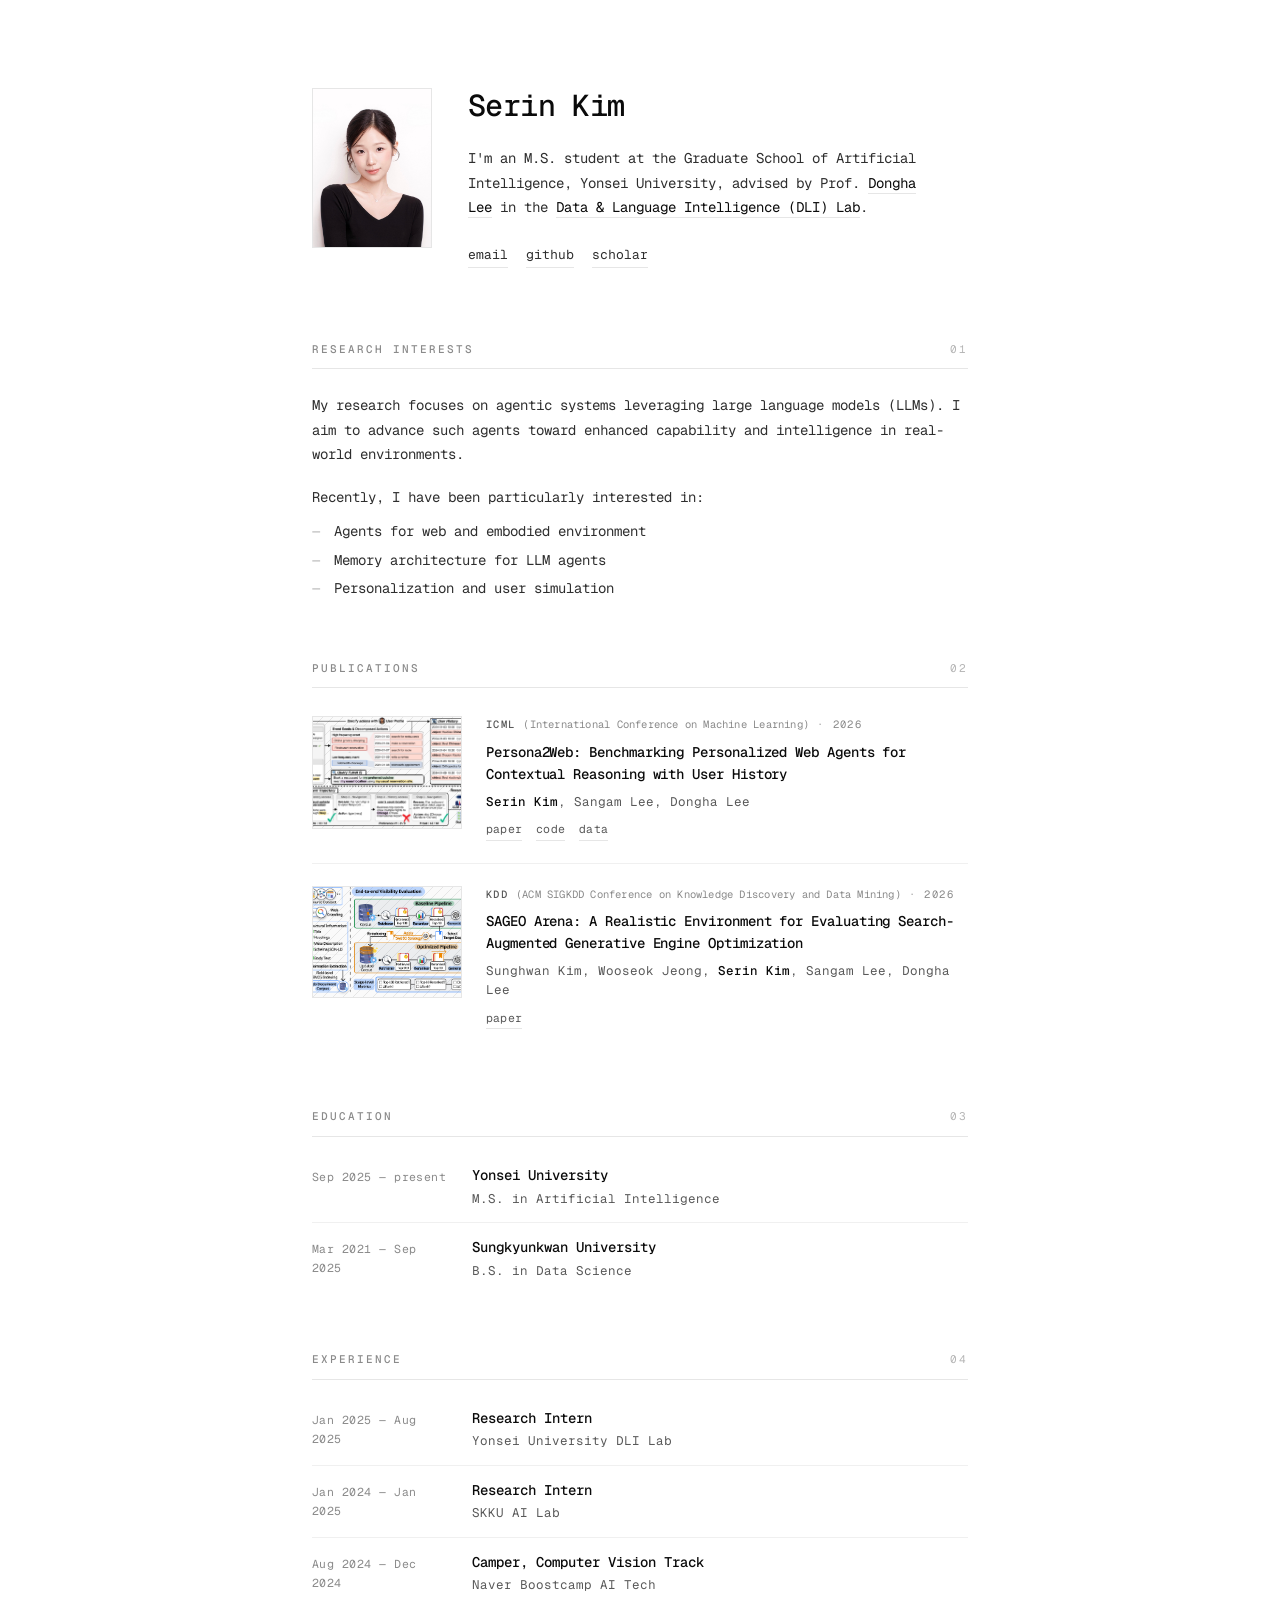
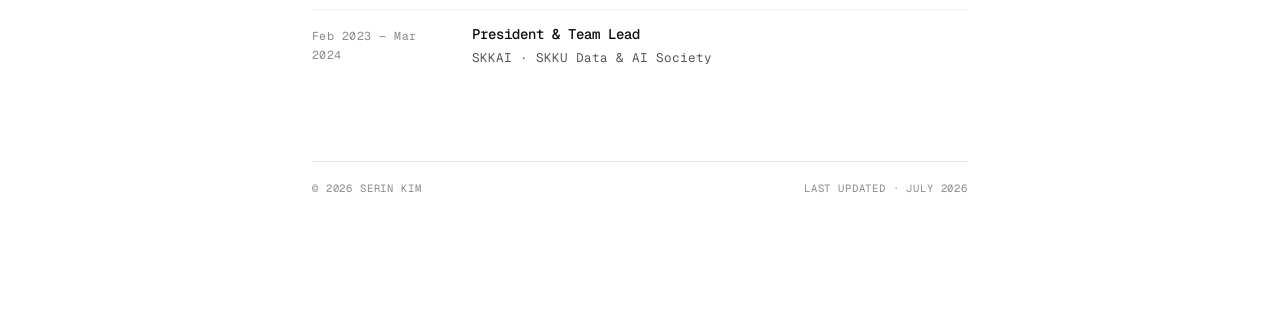
==== index.html @ 3d9c5f88 "Update research interest wording" ====
<!DOCTYPE html>
<html lang="en">
<head>
<meta charset="UTF-8" />
<meta name="viewport" content="width=device-width, initial-scale=1.0" />
<title>Serin Kim — AI Researcher</title>
<meta name="description" content="Personal page of Serin Kim, AI/NLP researcher working on personalized web agents and agent memory." />

<!-- Geist Mono only -->
<link rel="preconnect" href="https://fonts.googleapis.com" />
<link rel="preconnect" href="https://fonts.gstatic.com" crossorigin />
<link href="https://fonts.googleapis.com/css2?family=Geist+Mono:wght@300;400;500;600&display=swap" rel="stylesheet" />

<style>
  :root {
    --bg:        #FFFFFF;
    --ink:       #0A0A0A;
    --ink-2:     #2E2E2E;
    --ink-3:     #595959;
    --ink-4:     #8A8A8A;
    --ink-5:     #B5B5B5;
    --rule:      #E6E6E6;
    --rule-soft: #F0F0F0;
    --placeholder: #FAFAFA;
    --mono:      "Geist Mono", ui-monospace, "SF Mono", Menlo, monospace;
  }

  * { box-sizing: border-box; }
  html { scroll-behavior: smooth; }

  body {
    margin: 0;
    background: var(--bg);
    color: var(--ink);
    font-family: var(--mono);
    font-size: 14px;
    line-height: 1.7;
    font-weight: 400;
    -webkit-font-smoothing: antialiased;
    text-rendering: optimizeLegibility;
  }

  ::selection { background: var(--ink); color: var(--bg); }

  a {
    color: var(--ink);
    text-decoration: none;
    border-bottom: 1px solid var(--ink-5);
    padding-bottom: 1px;
    transition: border-color .15s ease, color .15s ease;
  }
  a:hover { border-bottom-color: var(--ink); }

  .wrap {
    max-width: 720px;
    margin: 0 auto;
    padding: 88px 32px 120px;
  }

  /* ============== HEADER ============== */
  header.hero {
    margin-bottom: 72px;
    display: grid;
    grid-template-columns: 120px 1fr;
    gap: 36px;
    align-items: start;
    animation: fade-up .6s ease both;
  }

  .hero-photo {
    width: 120px;
    height: 160px;
    border: 1px solid var(--rule);
    overflow: hidden;
    background: var(--placeholder);
    /* tiny placeholder pattern so the empty box looks intentional */
    background-image:
      linear-gradient(135deg, transparent 49.5%, var(--rule) 49.5% 50.5%, transparent 50.5%);
    background-size: 12px 12px;
    position: relative;
  }
  .hero-photo img {
    width: 100%;
    height: 100%;
    object-fit: cover;
    display: block;
  }

  h1.name {
    font-family: var(--mono);
    font-weight: 500;
    font-size: 30px;
    letter-spacing: -0.02em;
    line-height: 1.2;
    margin: 0 0 22px;
    color: var(--ink);
  }

  .tagline {
    font-size: 14px;
    line-height: 1.75;
    color: var(--ink-2);
    max-width: 56ch;
    margin: 0;
  }
  .tagline a {
    color: var(--ink);
    border-bottom: 1px solid var(--rule);
  }
  .tagline a:hover {
    border-bottom-color: var(--ink);
  }

  .links {
    margin-top: 24px;
    display: flex;
    flex-wrap: wrap;
    gap: 6px 18px;
    font-size: 13px;
  }
  .links a {
    border-bottom: 1px solid var(--rule);
    color: var(--ink-2);
  }
  .links a:hover { color: var(--ink); border-bottom-color: var(--ink); }

  /* ============== SECTIONS ============== */
  section {
    margin-bottom: 56px;
    animation: fade-up .6s ease both;
  }
  section:nth-of-type(1) { animation-delay: .08s; }
  section:nth-of-type(2) { animation-delay: .16s; }
  section:nth-of-type(3) { animation-delay: .24s; }
  section:nth-of-type(4) { animation-delay: .32s; }

  h2.section-title {
    font-family: var(--mono);
    font-size: 11px;
    font-weight: 500;
    letter-spacing: 0.18em;
    text-transform: uppercase;
    color: var(--ink-4);
    margin: 0 0 24px;
    padding-bottom: 10px;
    border-bottom: 1px solid var(--rule);
    display: flex;
    justify-content: space-between;
    align-items: baseline;
  }
  h2.section-title .num {
    color: var(--ink-5);
    font-weight: 400;
  }

  /* ============== RESEARCH INTERESTS ============== */
  .research-desc {
    font-size: 14px;
    line-height: 1.75;
    color: var(--ink-2);
    margin: 0 0 18px;
    width: 100%;
    max-width: none;
    text-wrap: pretty;
  }
  .research-desc-label {
    font-size: 14px;
    line-height: 1.75;
    color: var(--ink-2);
    margin: 0 0 8px;
  }

  .interest-list {
    list-style: none;
    margin: 0;
    padding: 0;
  }
  .interest-list li {
    font-size: 14px;
    line-height: 1.75;
    color: var(--ink-2);
    padding: 2px 0 2px 22px;
    position: relative;
  }
  .interest-list li::before {
    content: "—";
    position: absolute;
    left: 0;
    color: var(--ink-5);
    font-weight: 400;
  }

  /* ============== PUBLICATIONS ============== */
  .pub-list { list-style: none; margin: 0; padding: 0; }

  .pub {
    padding: 22px 0;
    border-bottom: 1px solid var(--rule-soft);
    display: grid;
    grid-template-columns: 150px 1fr;
    gap: 24px;
    align-items: start;
  }
  .pub:first-child { padding-top: 4px; }
  .pub:last-child { border-bottom: none; }

  .pub-figure {
    display: block;
    width: 150px;
    aspect-ratio: 4 / 3;
    border: 1px solid var(--rule);
    background: var(--placeholder);
    overflow: hidden;
    transition: border-color .2s ease;
    /* placeholder pattern */
    background-image:
      linear-gradient(135deg, transparent 49.5%, var(--rule) 49.5% 50.5%, transparent 50.5%);
    background-size: 10px 10px;
  }
  .pub-figure:hover { border-color: var(--ink-4); }
  .pub-figure img {
    width: 100%;
    height: 100%;
    object-fit: cover;
    display: block;
  }

  .pub-venue-tag {
    font-size: 10.5px;
    font-weight: 500;
    letter-spacing: 0.14em;
    text-transform: uppercase;
    color: var(--ink-3);
    margin: 0 0 8px;
    display: flex;
    align-items: center;
    gap: 8px;
    flex-wrap: wrap;
  }
  .pub-venue-tag .year {
    color: var(--ink-4);
    font-weight: 400;
  }
  .pub-venue-tag .venue-full {
    color: var(--ink-4);
    font-weight: 400;
    text-transform: none;
    letter-spacing: 0.02em;
  }
  .pub-venue-tag .dot {
    color: var(--ink-5);
  }

  .pub-title {
    font-size: 14px;
    font-weight: 500;
    line-height: 1.55;
    margin: 0 0 6px;
    color: var(--ink);
    letter-spacing: -0.005em;
  }
  .pub-title a {
    border-bottom: none;
    color: var(--ink);
  }
  .pub-title a:hover {
    border-bottom: 1px solid var(--ink);
  }

  .pub-authors {
    font-size: 12.5px;
    color: var(--ink-3);
    margin: 0 0 8px;
    line-height: 1.55;
  }
  .pub-authors strong {
    color: var(--ink);
    font-weight: 500;
  }
  .pub-authors a {
    color: inherit;
    border-bottom: none;
    padding-bottom: 0;
  }
  .pub-authors a:hover {
    border-bottom: 1px solid currentColor;
  }

  .pub-meta {
    font-size: 11.5px;
    color: var(--ink-4);
    display: flex;
    flex-wrap: wrap;
    gap: 4px 14px;
    letter-spacing: 0.02em;
  }
  .pub-meta a {
    border-bottom: 1px solid var(--rule);
    color: var(--ink-3);
  }
  .pub-meta a:hover { color: var(--ink); border-bottom-color: var(--ink); }

  .pub-status {
    display: inline-block;
    padding: 1px 7px;
    border: 1px solid var(--rule);
    font-size: 10px;
    font-weight: 400;
    letter-spacing: 0.08em;
    text-transform: uppercase;
    color: var(--ink-3);
    border-radius: 2px;
  }

  /* ============== EDUCATION & EXPERIENCE (shared) ============== */
  .row-list { list-style: none; margin: 0; padding: 0; }

  .row {
    display: grid;
    grid-template-columns: 140px 1fr;
    gap: 20px;
    padding: 14px 0;
    border-bottom: 1px solid var(--rule-soft);
  }
  .row:first-child { padding-top: 4px; }
  .row:last-child { border-bottom: none; }

  .row .when {
    font-size: 11.5px;
    color: var(--ink-4);
    letter-spacing: 0.04em;
    padding-top: 2px;
  }
  .row .what { font-size: 14px; line-height: 1.55; }
  .row .title {
    font-weight: 500;
    color: var(--ink);
  }
  .row .org {
    color: var(--ink-3);
    display: block;
    font-size: 12.5px;
    margin-top: 2px;
  }
  .row .note {
    display: block;
    color: var(--ink-4);
    font-size: 12px;
    margin-top: 4px;
  }

  /* ============== FOOTER ============== */
  footer {
    margin-top: 80px;
    padding-top: 18px;
    border-top: 1px solid var(--rule);
    display: flex;
    justify-content: space-between;
    font-size: 10.5px;
    letter-spacing: 0.08em;
    text-transform: uppercase;
    color: var(--ink-4);
  }

  /* ============== ANIMATIONS ============== */
  @keyframes fade-up {
    from { opacity: 0; transform: translateY(8px); }
    to   { opacity: 1; transform: translateY(0); }
  }

  /* ============== RESPONSIVE ============== */
  @media (max-width: 600px) {
    .wrap { padding: 56px 22px 80px; }

    header.hero {
      grid-template-columns: 1fr;
      gap: 24px;
    }
    .hero-photo {
      width: 96px;
      height: 128px;
    }

    .pub {
      grid-template-columns: 1fr;
      gap: 14px;
    }
    .pub-figure {
      width: 100%;
      max-width: 240px;
      aspect-ratio: 4 / 3;
    }

    .row { grid-template-columns: 1fr; gap: 4px; }
    footer { flex-direction: column; gap: 6px; }
  }
</style>
</head>

<body>
<div class="wrap">

  <!-- ============== HEADER ============== -->
  <header class="hero">
    <!-- Profile photo: replace src with your image path, e.g. "images/profile.jpg" -->
    <div class="hero-photo">
      <img src="images/profile.jpg" alt="Serin Kim" onerror="this.style.display='none'" />
    </div>

    <div class="hero-text">
      <h1 class="name">Serin Kim</h1>

      <p class="tagline">
        I'm an M.S. student at the Graduate School of Artificial Intelligence,
        Yonsei University, advised by Prof.
        <a href="https://scholar.google.com/citations?user=driVwKwAAAAJ" target="_blank" rel="noopener">Dongha Lee</a>
        in the
        <a href="https://dli.yonsei.ac.kr/" target="_blank" rel="noopener">Data &amp; Language Intelligence (DLI) Lab</a>.
      </p>

      <nav class="links">
        <a href="mailto:kimserin@yonsei.ac.kr">email</a>
        <a href="https://github.com/serin-kimm" target="_blank" rel="noopener">github</a>
        <a href="https://scholar.google.com/citations?user=Gxx8a3sAAAAJ" target="_blank" rel="noopener">scholar</a>
      </nav>
    </div>
  </header>

  <!-- ============== RESEARCH INTERESTS ============== -->
  <section class="research">
    <h2 class="section-title">Research Interests <span class="num">01</span></h2>

    <p class="research-desc">
      My research focuses on agentic systems leveraging large language models (LLMs).
      I aim to advance such agents toward enhanced capability and intelligence
      in real-world environments.
    </p>

    <p class="research-desc-label">Recently, I have been particularly interested in:</p>

    <ul class="interest-list">
      <li>Agents for web and embodied environment</li>
      <li>Memory architecture for LLM agents</li>
      <li>Personalization and user simulation</li>
    </ul>
  </section>

  <!-- ============== PUBLICATIONS ============== -->
  <section class="publications">
    <h2 class="section-title">Publications <span class="num">02</span></h2>

    <ul class="pub-list">

      <li class="pub">
        <!-- Teaser figure: replace src with your image path -->
        <a class="pub-figure" href="#" target="_blank" rel="noopener">
          <img src="figures/persona2web.png" alt="Persona2Web teaser" onerror="this.style.display='none'" />
        </a>
        <div>
          <p class="pub-venue-tag">
            <span>ICML <span class="venue-full">(International Conference on Machine Learning)</span></span>
            <span class="dot">·</span>
            <span class="year">2026</span>
          </p>
          <h3 class="pub-title">
            <a href="#">Persona2Web: Benchmarking Personalized Web Agents for Contextual Reasoning with User History</a>
          </h3>
          <p class="pub-authors">
            <strong>Serin Kim</strong>, Sangam Lee, Dongha Lee
          </p>
          <div class="pub-meta">
            <a href="#">paper</a>
            <a href="#">code</a>
            <a href="#">data</a>
          </div>
        </div>
      </li>

      <li class="pub">
        <!-- Teaser figure: replace src with your image path -->
        <a class="pub-figure" href="https://arxiv.org/abs/2602.12187" target="_blank" rel="noopener">
          <img src="figures/sageo.png" alt="SAGEO Arena teaser" onerror="this.style.display='none'" />
        </a>
        <div>
          <p class="pub-venue-tag">
            <span>KDD <span class="venue-full">(ACM SIGKDD Conference on Knowledge Discovery and Data Mining)</span></span>
            <span class="dot">·</span>
            <span class="year">2026</span>
          </p>
          <h3 class="pub-title">
            <a href="https://arxiv.org/abs/2602.12187" target="_blank" rel="noopener">SAGEO Arena: A Realistic Environment for Evaluating Search-Augmented Generative Engine Optimization</a>
          </h3>
          <p class="pub-authors">
            Sunghwan Kim, Wooseok Jeong, <strong>Serin Kim</strong>, Sangam Lee, Dongha Lee
          </p>
          <div class="pub-meta">
            <a href="https://arxiv.org/abs/2602.12187" target="_blank" rel="noopener">paper</a>
          </div>
        </div>
      </li>

    </ul>
  </section>

  <!-- ============== EDUCATION ============== -->
  <section class="education">
    <h2 class="section-title">Education <span class="num">03</span></h2>

    <ul class="row-list">

      <li class="row">
        <div class="when">Sep 2025 — present</div>
        <div class="what">
          <span class="title">Yonsei University</span>
          <span class="org">M.S. in Artificial Intelligence</span>
        </div>
      </li>

      <li class="row">
        <div class="when">Mar 2021 — Sep 2025</div>
        <div class="what">
          <span class="title">Sungkyunkwan University</span>
          <span class="org">B.S. in Data Science</span>
        </div>
      </li>

    </ul>
  </section>

  <!-- ============== EXPERIENCE ============== -->
  <section class="experience">
    <h2 class="section-title">Experience <span class="num">04</span></h2>

    <ul class="row-list">

      <li class="row">
        <div class="when">Jan 2025 — Aug 2025</div>
        <div class="what">
          <span class="title">Research Intern</span>
          <span class="org">Yonsei University DLI Lab</span>
        </div>
      </li>

      <li class="row">
        <div class="when">Jan 2024 — Jan 2025</div>
        <div class="what">
          <span class="title">Research Intern</span>
          <span class="org">SKKU AI Lab</span>
        </div>
      </li>

      <li class="row">
        <div class="when">Aug 2024 — Dec 2024</div>
        <div class="what">
          <span class="title">Camper, Computer Vision Track</span>
          <span class="org">Naver Boostcamp AI Tech</span>
        </div>
      </li>

      <li class="row">
        <div class="when">Feb 2023 — Mar 2024</div>
        <div class="what">
          <span class="title">President &amp; Team Lead</span>
          <span class="org">SKKAI · SKKU Data &amp; AI Society</span>
        </div>
      </li>

    </ul>
  </section>

  <!-- ============== FOOTER ============== -->
  <footer>
    <span>© 2026 Serin Kim</span>
    <span>Last updated · July 2026</span>
  </footer>

</div>
</body>
</html>
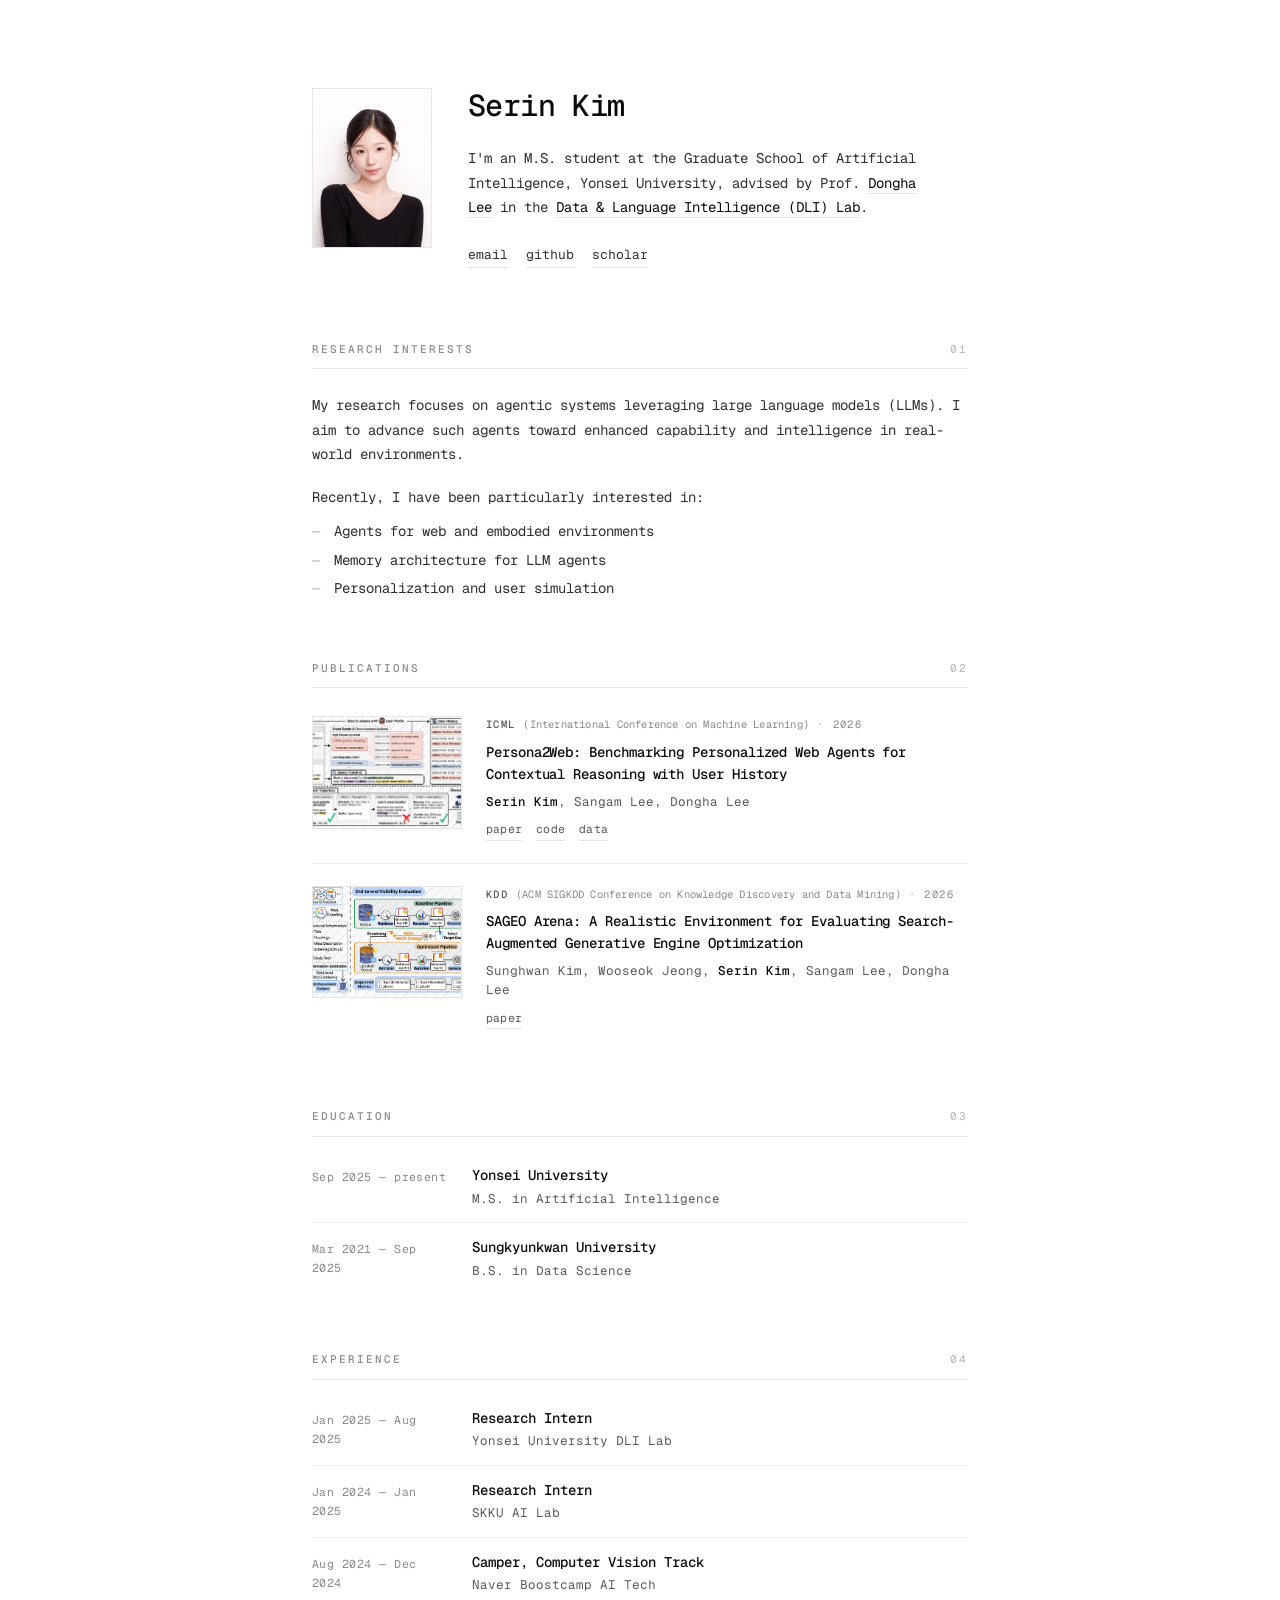
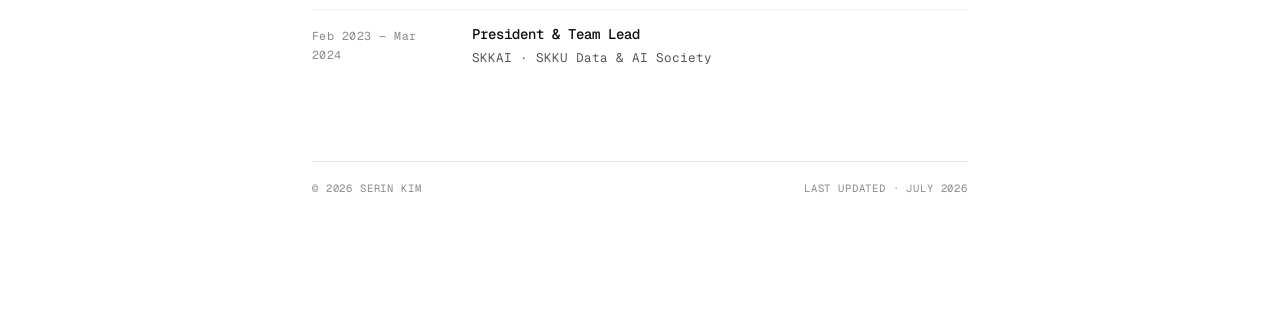
==== commit 2fcbd3ca: "Fix research interest pluralization" ====
--- a/index.html
+++ b/index.html
@@ -439,7 +439,7 @@
     <p class="research-desc-label">Recently, I have been particularly interested in:</p>
 
     <ul class="interest-list">
-      <li>Agents for web and embodied environment</li>
+      <li>Agents for web and embodied environments</li>
       <li>Memory architecture for LLM agents</li>
       <li>Personalization and user simulation</li>
     </ul>
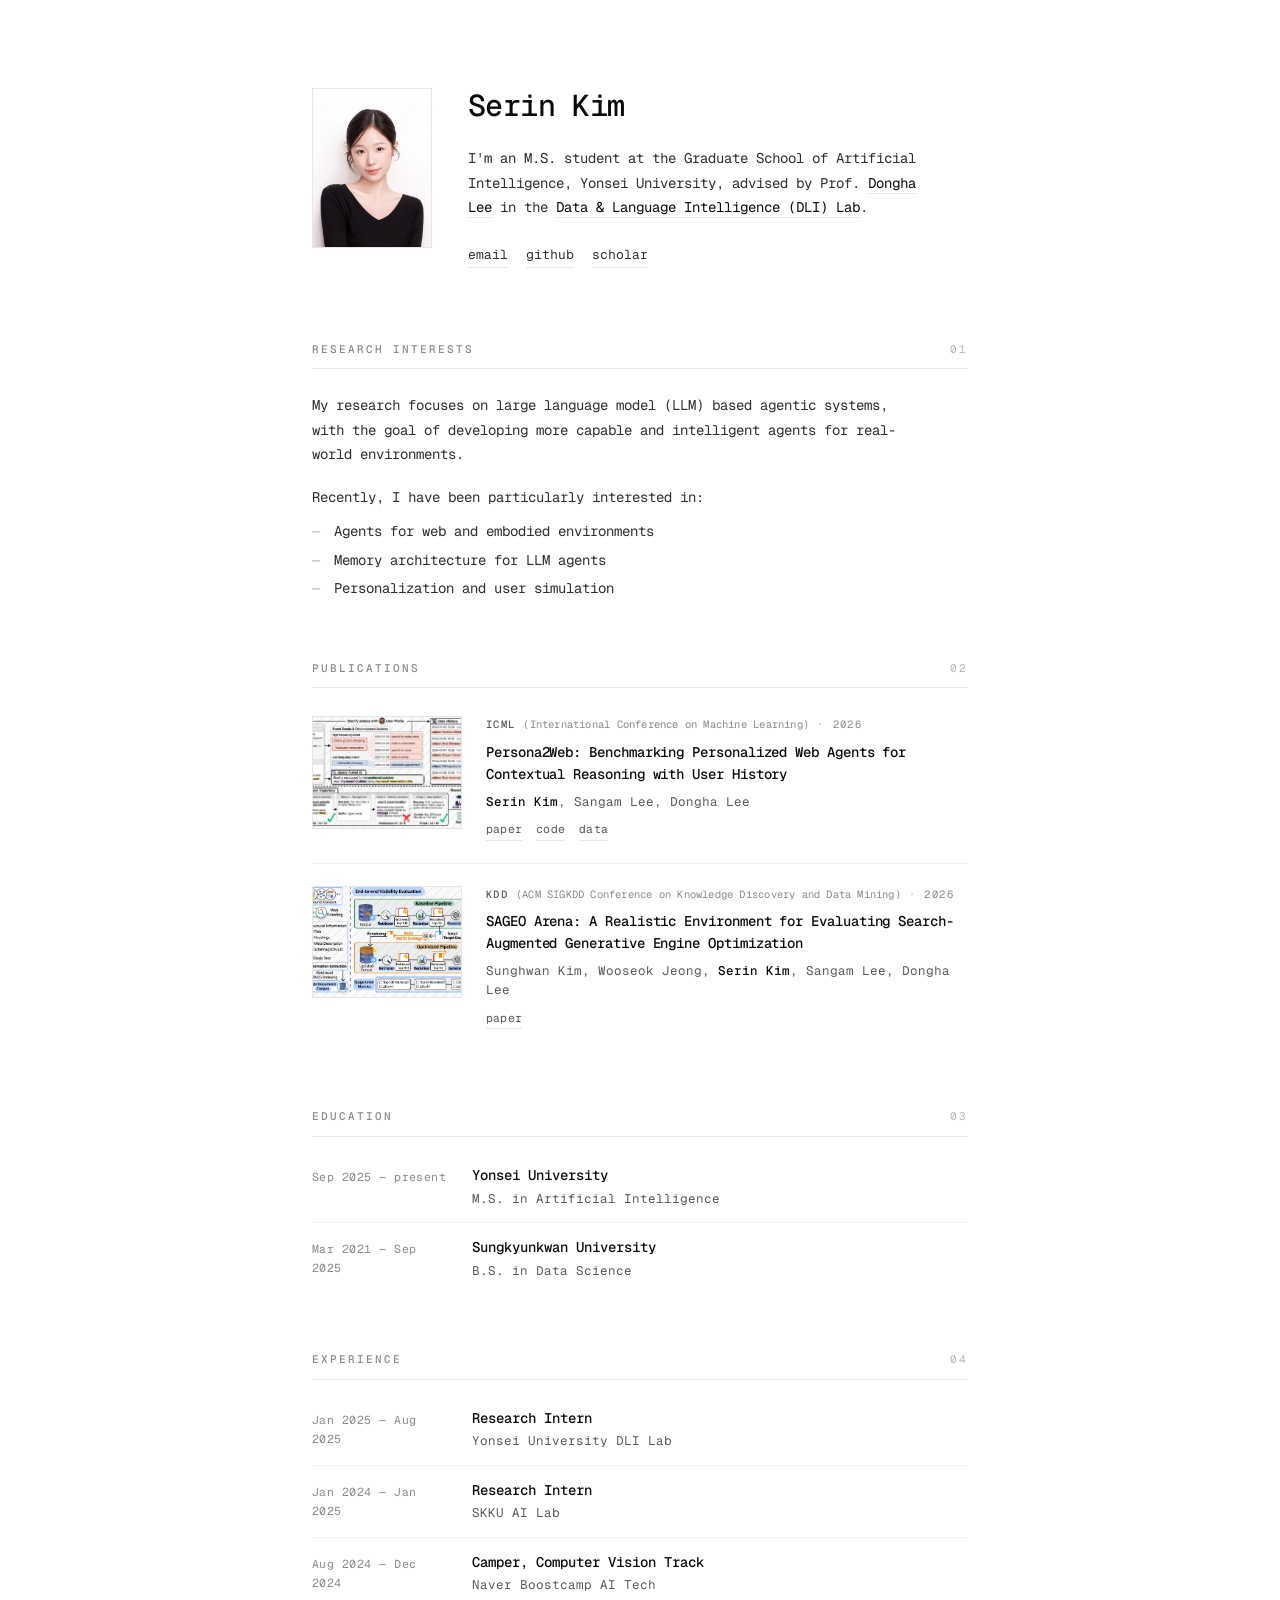
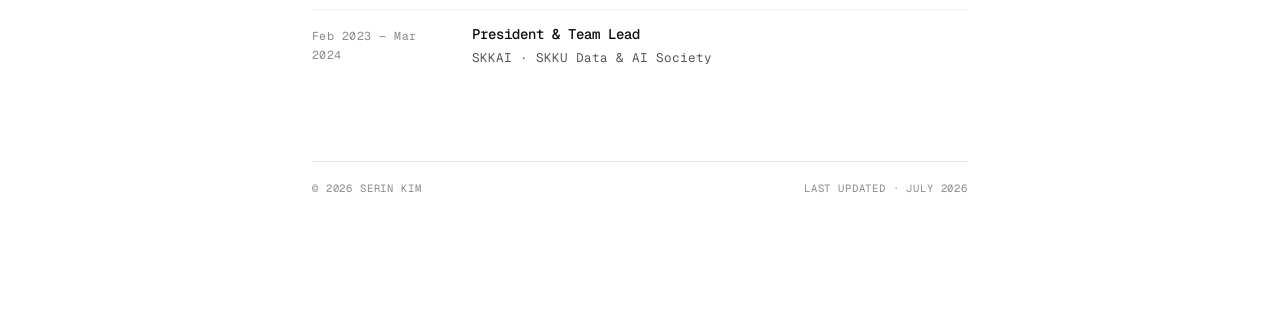
==== commit c7c22d44: "Update Persona2Web links and research statement" ====
--- a/index.html
+++ b/index.html
@@ -431,9 +431,9 @@
     <h2 class="section-title">Research Interests <span class="num">01</span></h2>
 
     <p class="research-desc">
-      My research focuses on agentic systems leveraging large language models (LLMs).
-      I aim to advance such agents toward enhanced capability and intelligence
-      in real-world environments.
+      My research focuses on large language model (LLM) based agentic systems,
+      with the goal of developing more capable and intelligent agents for
+      real-world environments.
     </p>
 
     <p class="research-desc-label">Recently, I have been particularly interested in:</p>
@@ -469,9 +469,9 @@
             <strong>Serin Kim</strong>, Sangam Lee, Dongha Lee
           </p>
           <div class="pub-meta">
-            <a href="#">paper</a>
-            <a href="#">code</a>
-            <a href="#">data</a>
+            <a href="https://arxiv.org/abs/2602.17003" target="_blank" rel="noopener">paper</a>
+            <a href="https://github.com/serin-kimm/Persona2Web" target="_blank" rel="noopener">code</a>
+            <a href="https://huggingface.co/datasets/yonsei-dli/Persona2Web" target="_blank" rel="noopener">data</a>
           </div>
         </div>
       </li>
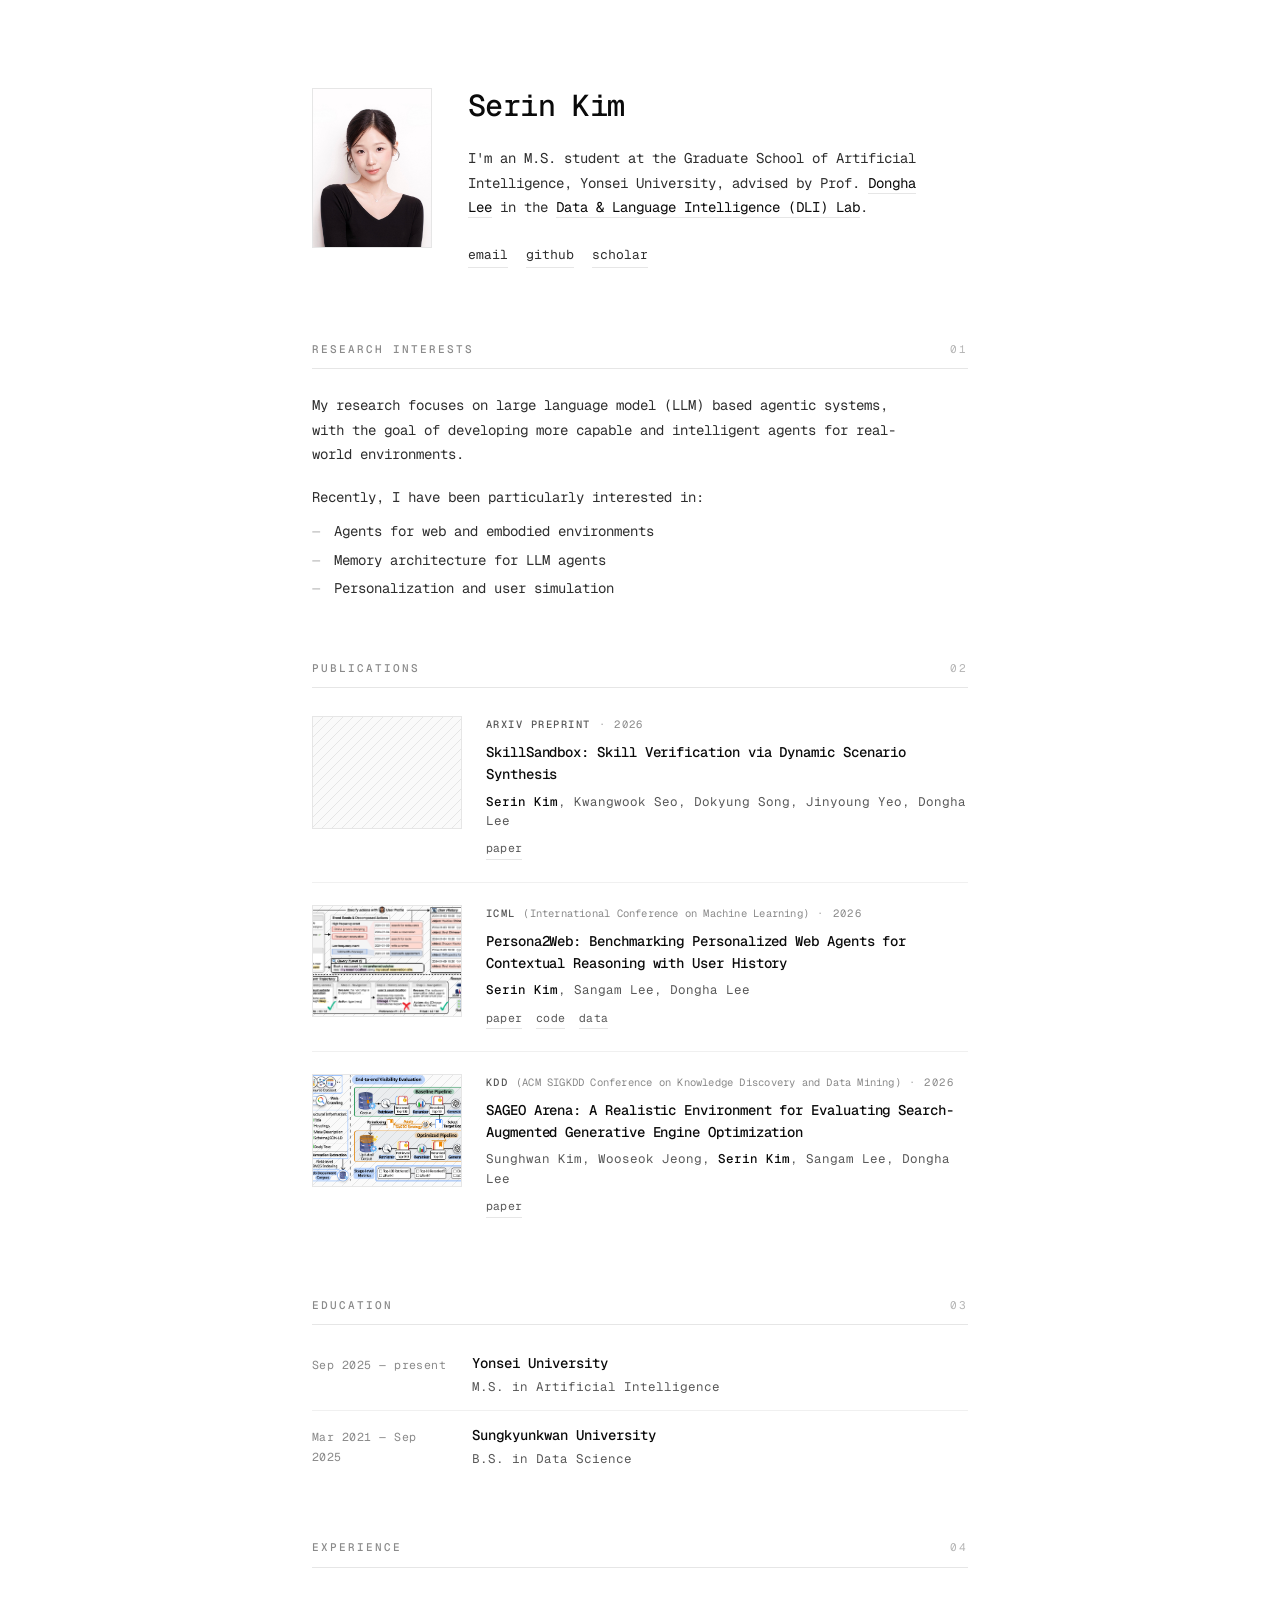
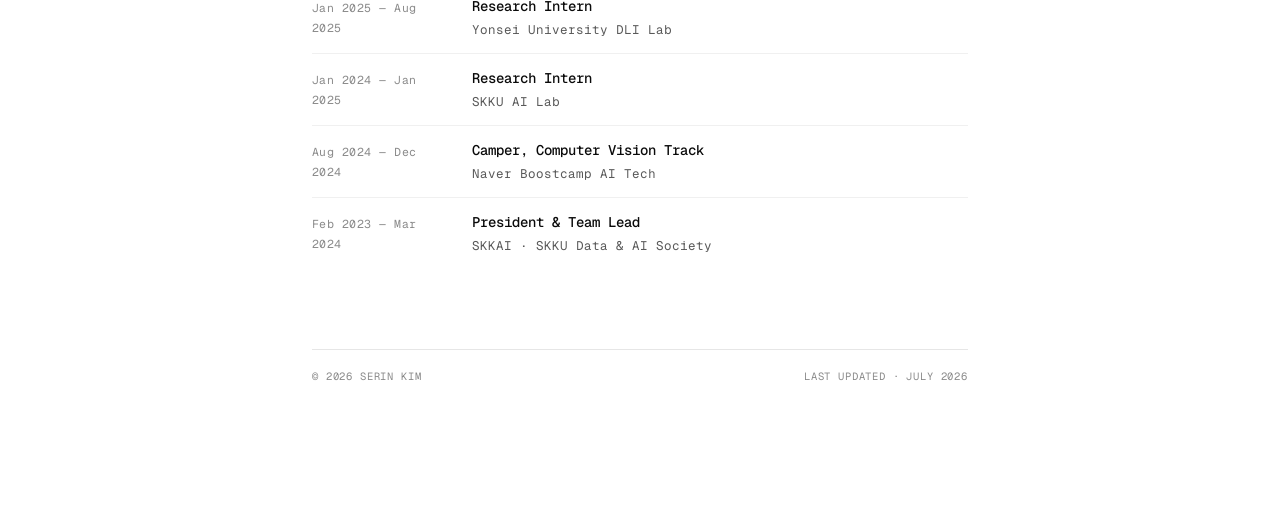
==== commit f7004b7b: "Add SkillSandbox arXiv preprint to publications" ====
--- a/index.html
+++ b/index.html
@@ -450,6 +450,26 @@
     <h2 class="section-title">Publications <span class="num">02</span></h2>
 
     <ul class="pub-list">
+
+      <li class="pub">
+        <a class="pub-figure" href="https://arxiv.org/abs/2610.10088" target="_blank" rel="noopener" aria-label="Read the SkillSandbox paper"></a>
+        <div>
+          <p class="pub-venue-tag">
+            <span>arXiv preprint</span>
+            <span class="dot">·</span>
+            <span class="year">2026</span>
+          </p>
+          <h3 class="pub-title">
+            <a href="https://arxiv.org/abs/2610.10088" target="_blank" rel="noopener">SkillSandbox: Skill Verification via Dynamic Scenario Synthesis</a>
+          </h3>
+          <p class="pub-authors">
+            <strong>Serin Kim</strong>, Kwangwook Seo, Dokyung Song, Jinyoung Yeo, Dongha Lee
+          </p>
+          <div class="pub-meta">
+            <a href="https://arxiv.org/abs/2610.10088" target="_blank" rel="noopener">paper</a>
+          </div>
+        </div>
+      </li>
 
       <li class="pub">
         <!-- Teaser figure: replace src with your image path -->
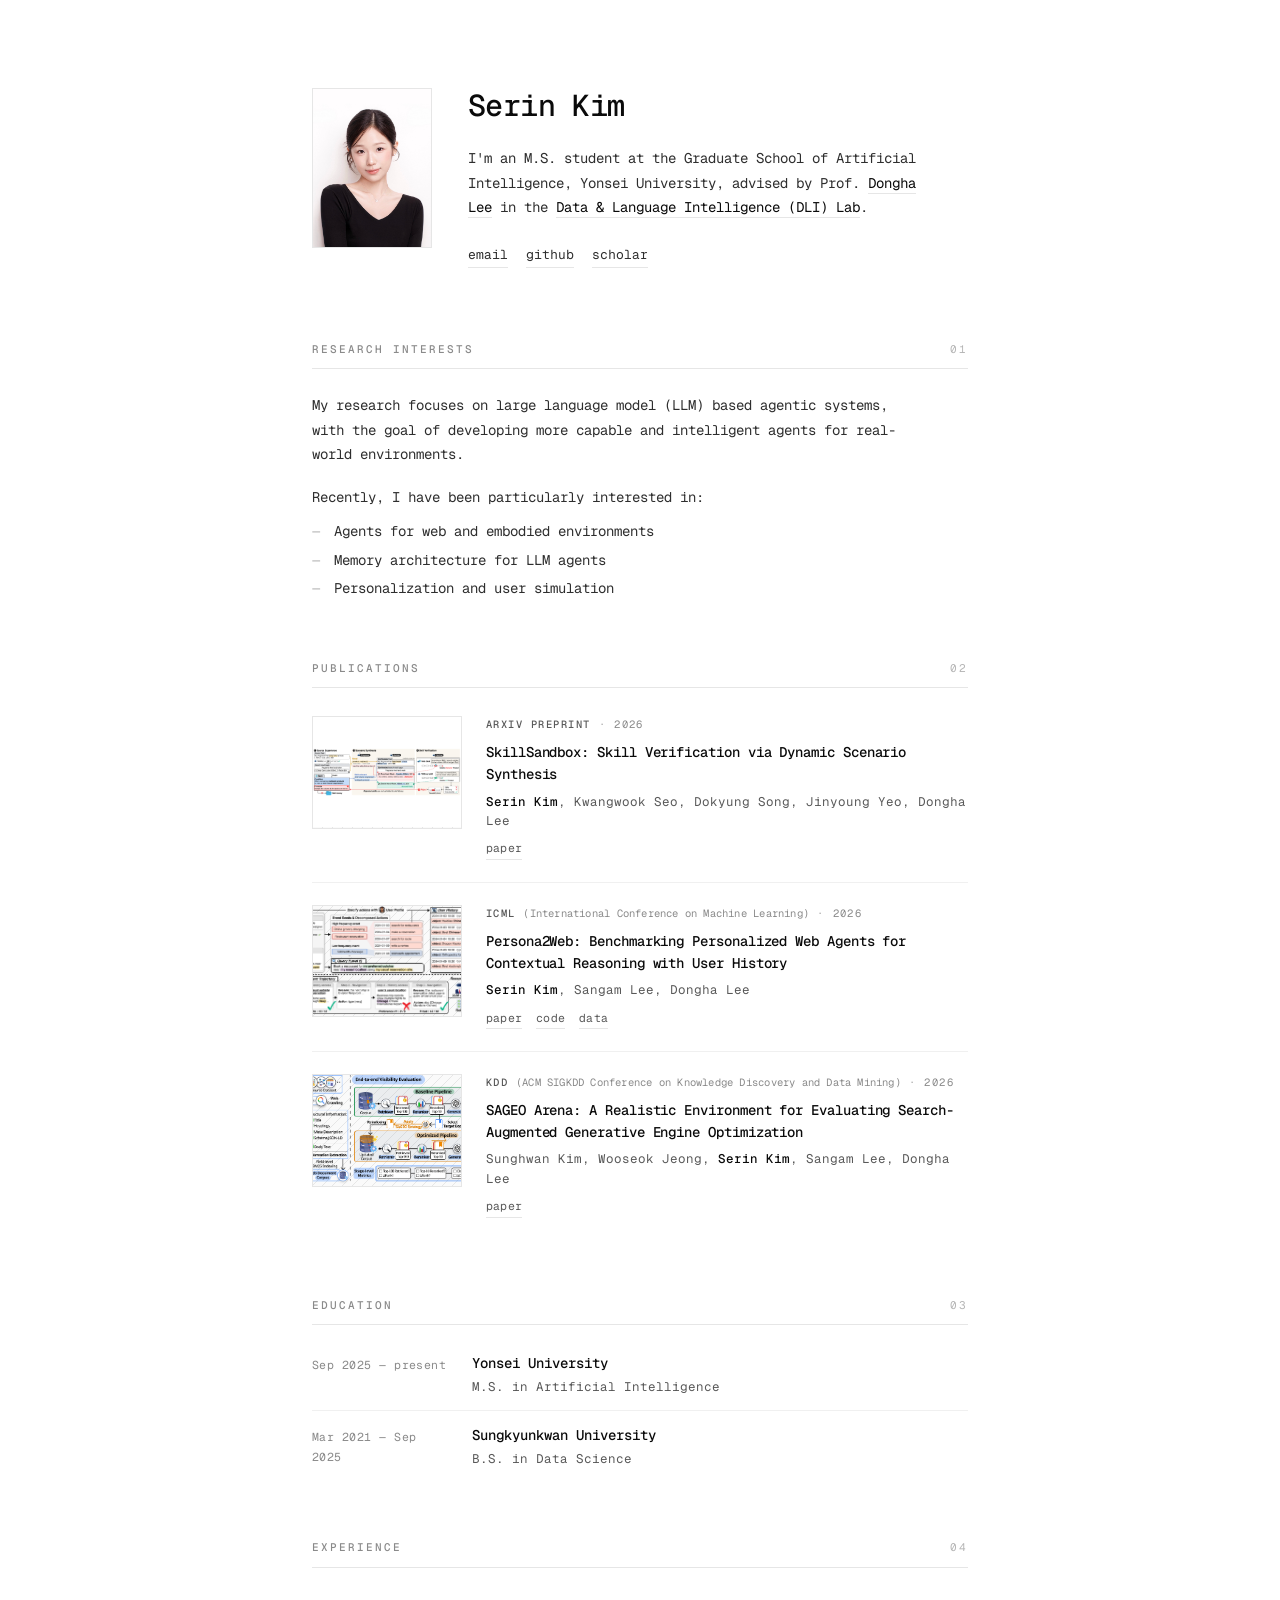
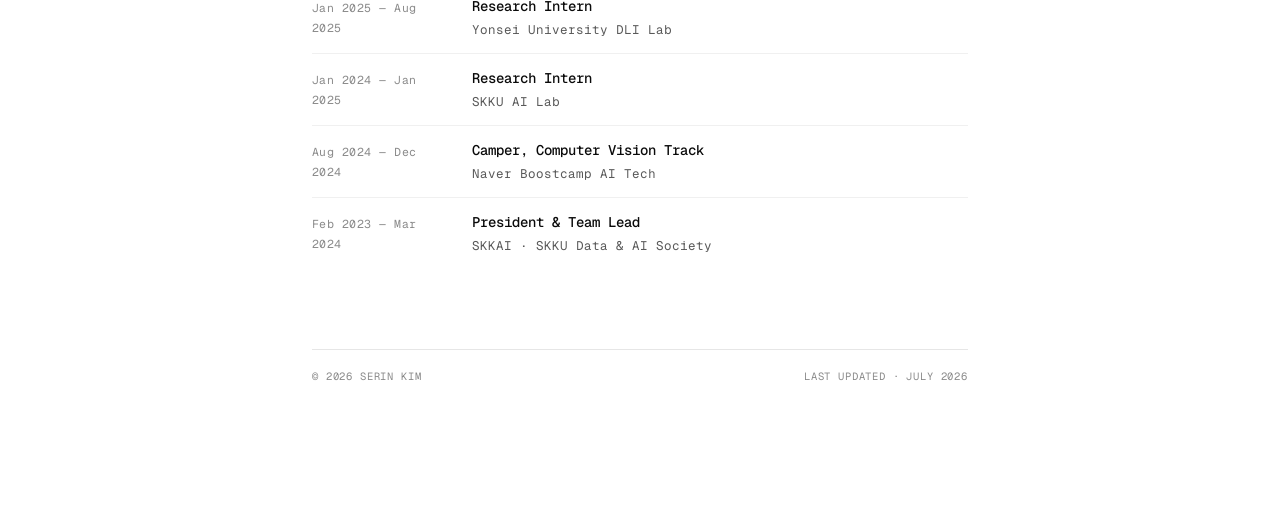
==== commit 3ec77e0c: "Add SkillSandbox publication figure" ====
--- a/index.html
+++ b/index.html
@@ -452,7 +452,9 @@
     <ul class="pub-list">
 
       <li class="pub">
-        <a class="pub-figure" href="https://arxiv.org/abs/2610.10088" target="_blank" rel="noopener" aria-label="Read the SkillSandbox paper"></a>
+        <a class="pub-figure" href="https://arxiv.org/abs/2610.10088" target="_blank" rel="noopener" aria-label="Read the SkillSandbox paper">
+          <img src="figures/skillsandbox.png" alt="SkillSandbox framework overview" style="object-fit: contain; background: #fff;" />
+        </a>
         <div>
           <p class="pub-venue-tag">
             <span>arXiv preprint</span>
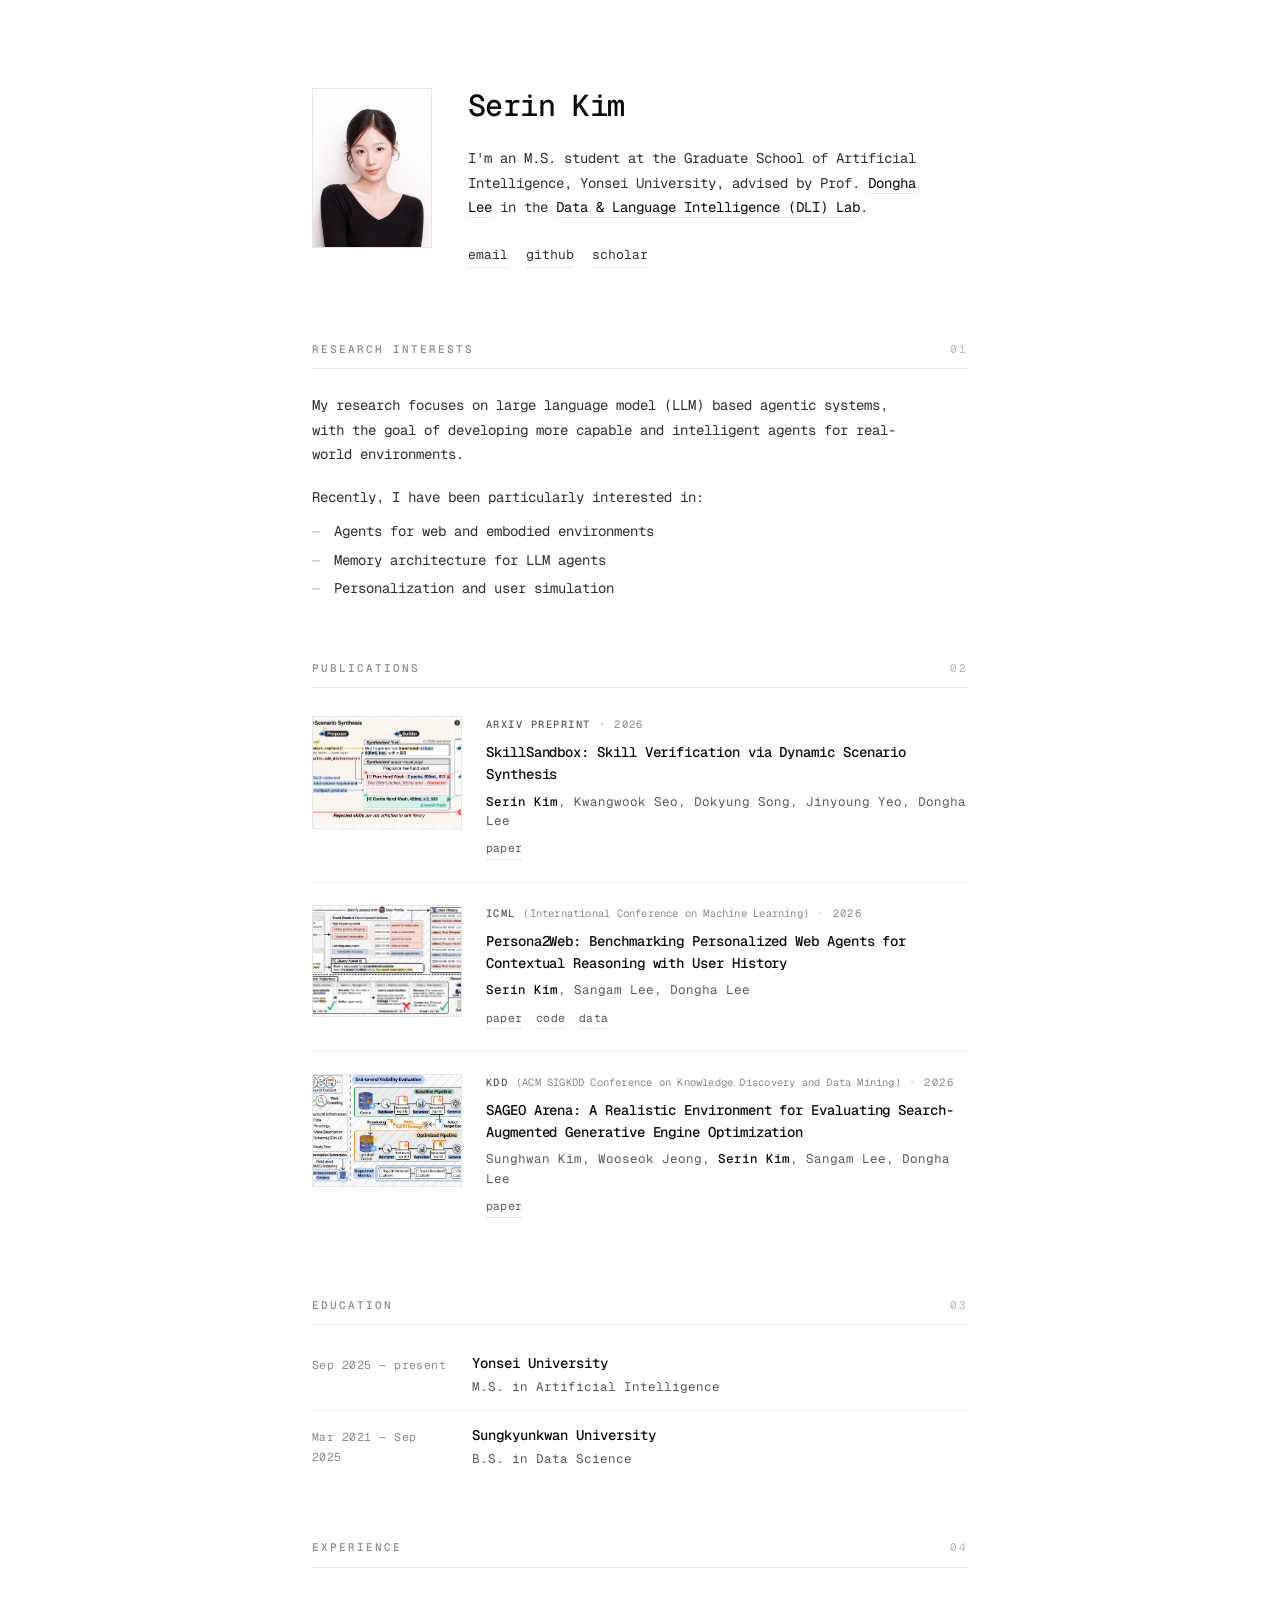
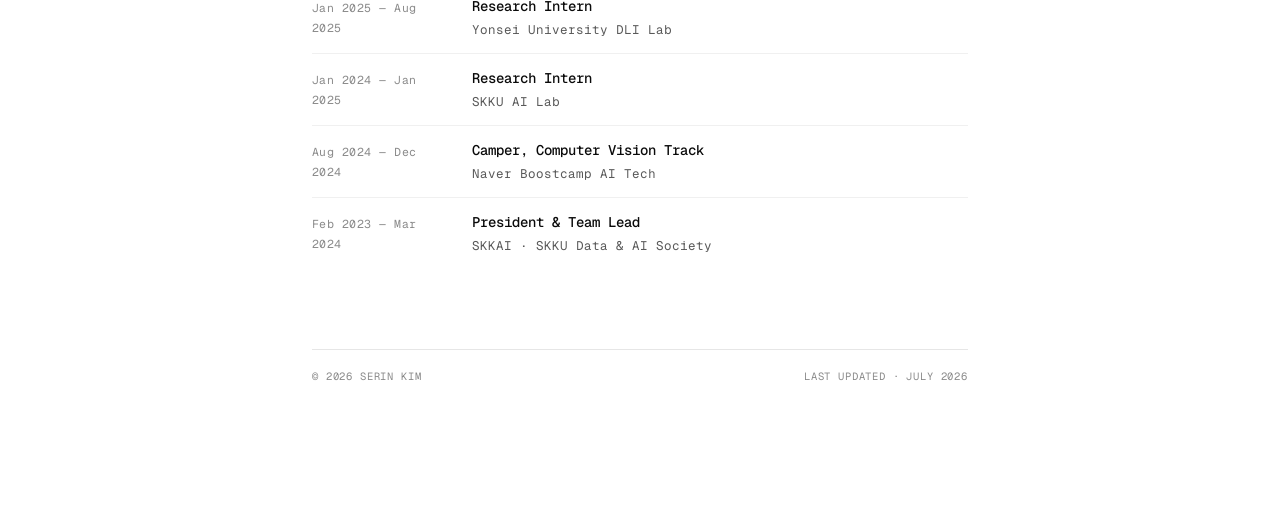
==== commit 131004a3: "Fill SkillSandbox thumbnail frame" ====
--- a/index.html
+++ b/index.html
@@ -453,7 +453,7 @@
 
       <li class="pub">
         <a class="pub-figure" href="https://arxiv.org/abs/2610.10088" target="_blank" rel="noopener" aria-label="Read the SkillSandbox paper">
-          <img src="figures/skillsandbox.png" alt="SkillSandbox framework overview" style="object-fit: contain; background: #fff;" />
+          <img src="figures/skillsandbox.png" alt="SkillSandbox framework overview" />
         </a>
         <div>
           <p class="pub-venue-tag">
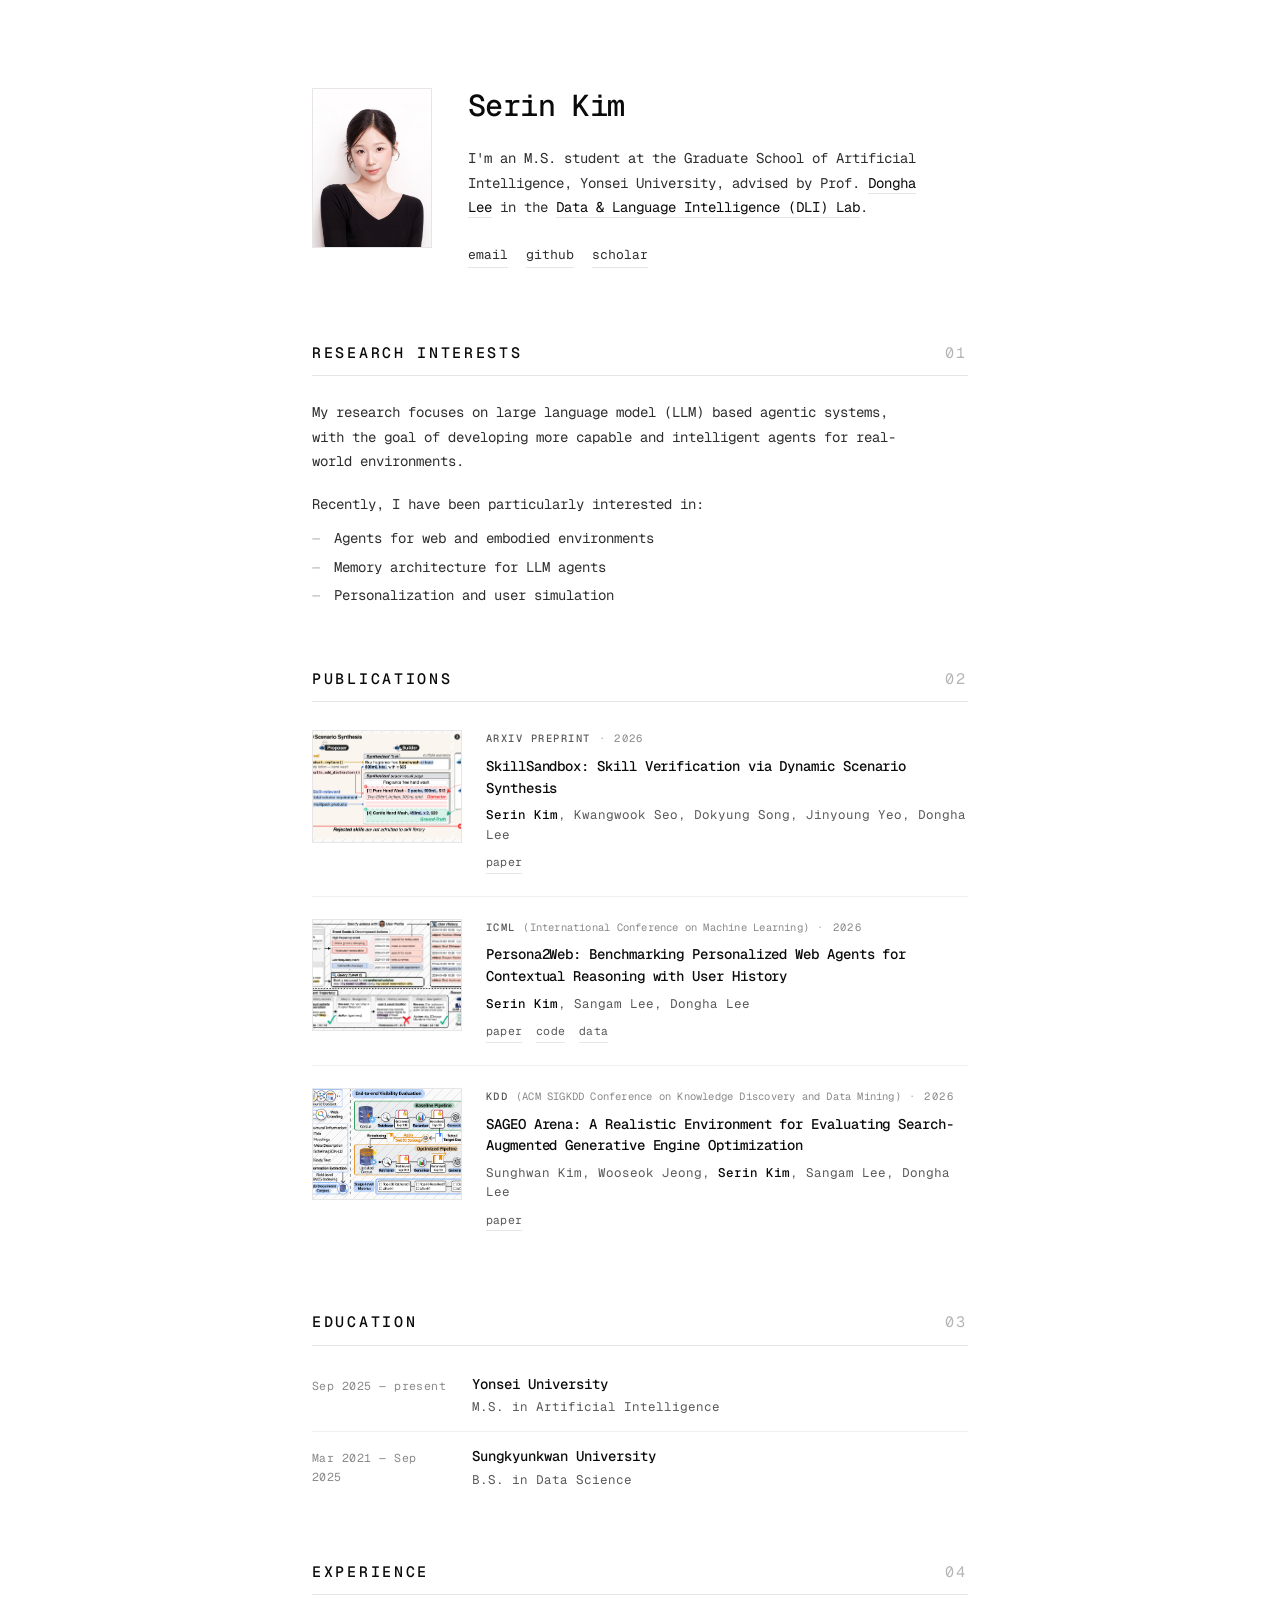
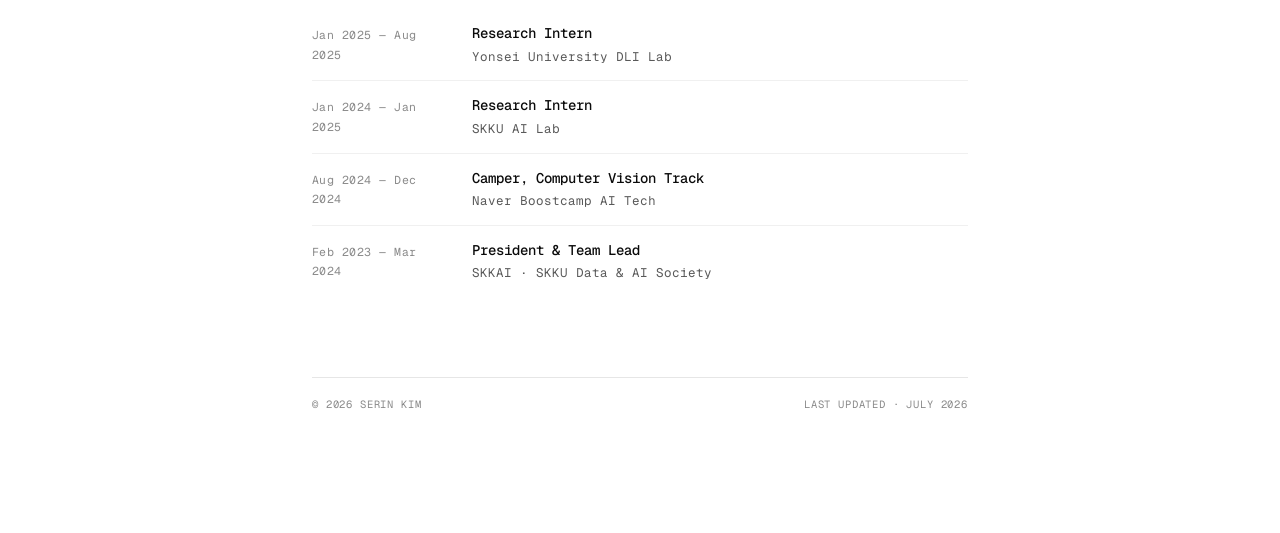
==== commit a3fe452d: "Enlarge section headings and use black text" ====
--- a/index.html
+++ b/index.html
@@ -136,11 +136,11 @@
 
   h2.section-title {
     font-family: var(--mono);
-    font-size: 11px;
+    font-size: 15px;
     font-weight: 500;
     letter-spacing: 0.18em;
     text-transform: uppercase;
-    color: var(--ink-4);
+    color: var(--ink);
     margin: 0 0 24px;
     padding-bottom: 10px;
     border-bottom: 1px solid var(--rule);
